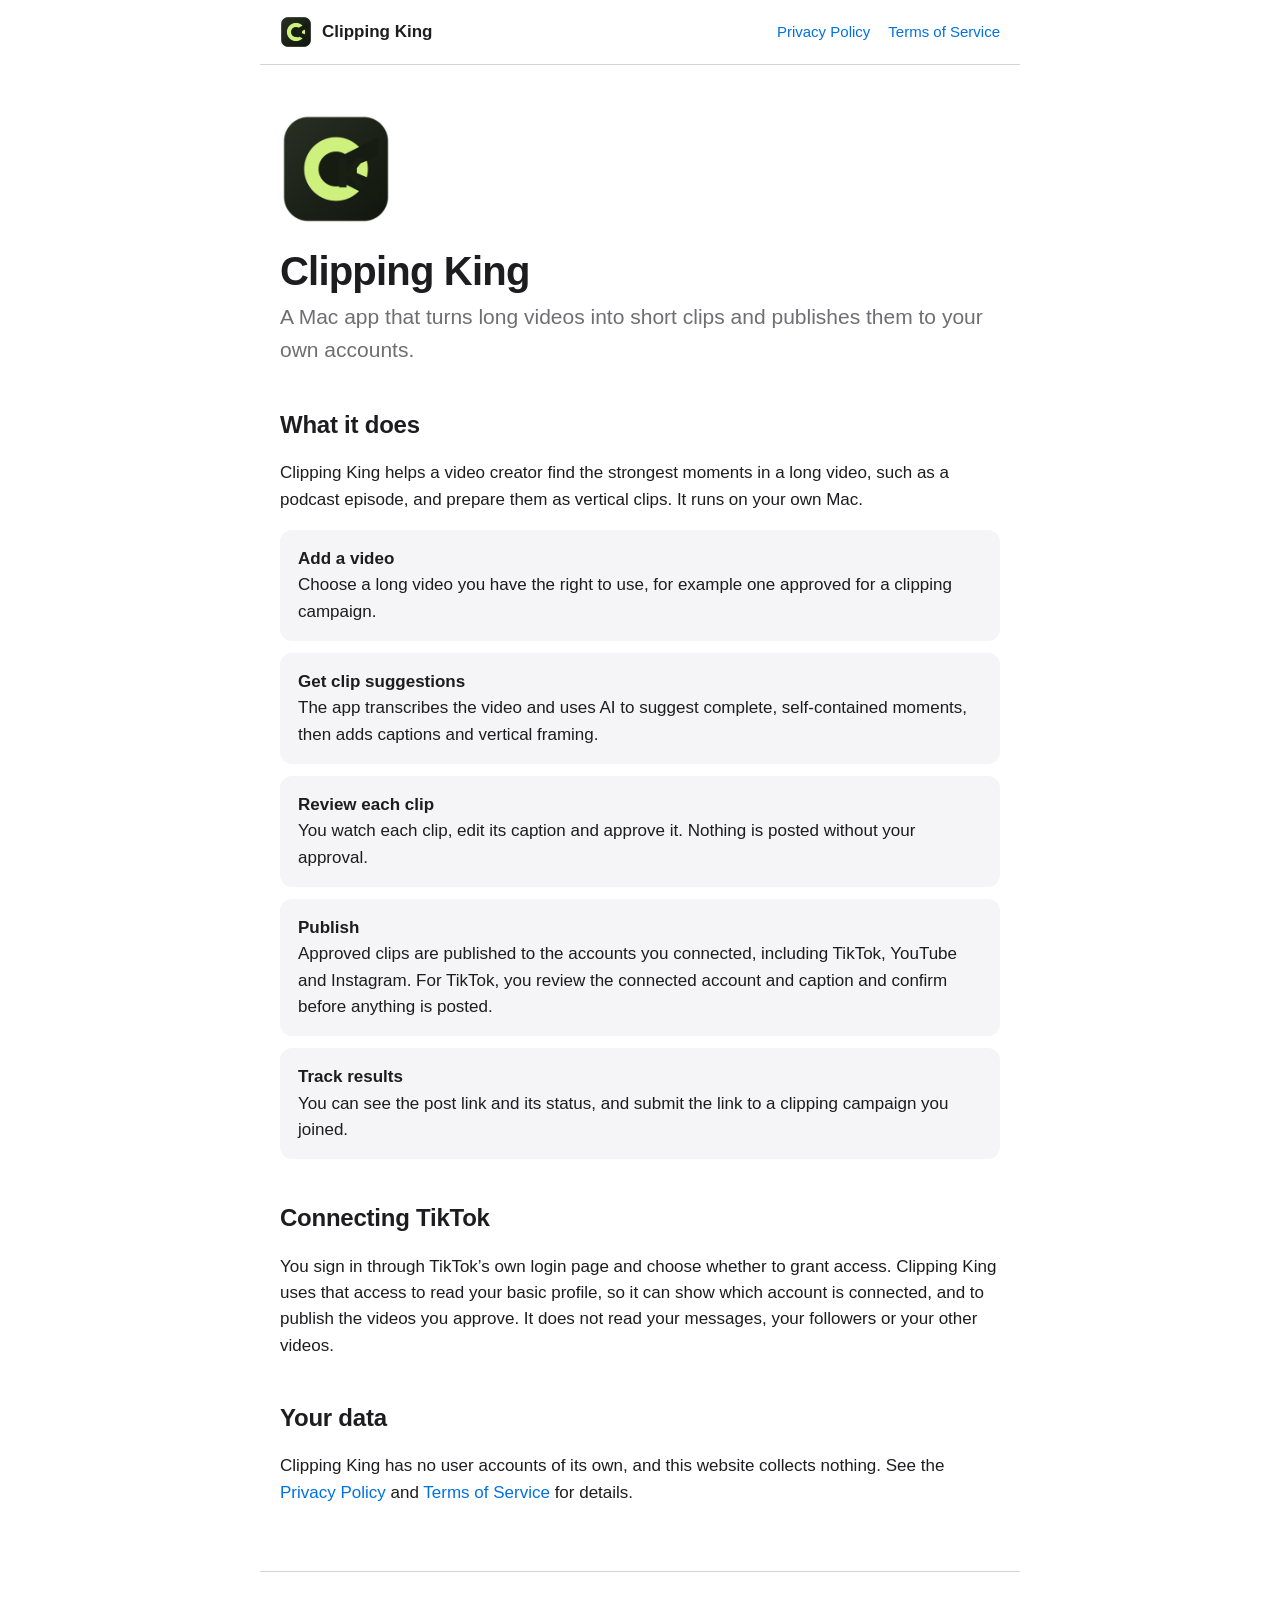
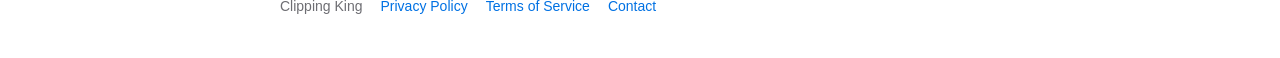
==== index.html @ 733306a0 "Add the Clipping King website Co-Authored-By: Claude Opus 5.5 <noreply@anthropic.com>" ====
<!doctype html>
<html lang="en">
<head>
<meta charset="utf-8">
<meta name="viewport" content="width=device-width, initial-scale=1">
<title>Clipping King</title>
<meta name="description" content="Clipping King is a Mac app that turns long videos into short clips and publishes them to your own social accounts after you review them.">
<link rel="icon" href="/icon.png">
<link rel="stylesheet" href="/style.css">
</head>
<body>
<header><img src="/icon.png" alt=""><a class="name" href="/">Clipping King</a><nav><a href="/privacy-policy/">Privacy Policy</a><a href="/terms-of-service/">Terms of Service</a></nav></header>
<main>
<div class="hero"><img src="/icon.png" alt="Clipping King app icon"><div><h1>Clipping King</h1><p class="lead">A Mac app that turns long videos into short clips and publishes them to your own accounts.</p></div></div>
<h2>What it does</h2>
<p>Clipping King helps a video creator find the strongest moments in a long video, such as a podcast episode, and prepare them as vertical clips. It runs on your own Mac.</p>
<ol class="steps">
<li><b>Add a video</b>Choose a long video you have the right to use, for example one approved for a clipping campaign.</li>
<li><b>Get clip suggestions</b>The app transcribes the video and uses AI to suggest complete, self-contained moments, then adds captions and vertical framing.</li>
<li><b>Review each clip</b>You watch each clip, edit its caption and approve it. Nothing is posted without your approval.</li>
<li><b>Publish</b>Approved clips are published to the accounts you connected, including TikTok, YouTube and Instagram. For TikTok, you review the connected account and caption and confirm before anything is posted.</li>
<li><b>Track results</b>You can see the post link and its status, and submit the link to a clipping campaign you joined.</li>
</ol>
<h2>Connecting TikTok</h2>
<p>You sign in through TikTok&rsquo;s own login page and choose whether to grant access. Clipping King uses that access to read your basic profile, so it can show which account is connected, and to publish the videos you approve. It does not read your messages, your followers or your other videos.</p>
<h2>Your data</h2>
<p>Clipping King has no user accounts of its own, and this website collects nothing. See the <a href="/privacy-policy/">Privacy Policy</a> and <a href="/terms-of-service/">Terms of Service</a> for details.</p>
</main>
<footer><span>Clipping King</span><a href="/privacy-policy/">Privacy Policy</a><a href="/terms-of-service/">Terms of Service</a><a href="https://github.com/clippingking/clippingking.github.io/issues">Contact</a></footer>
</body>
</html>
---- style.css ----
:root{color-scheme:light dark;--bg:#fff;--bg2:#f5f5f7;--text:#1d1d1f;--muted:#6e6e73;--line:#d2d2d7;--accent:#0071e3}
@media (prefers-color-scheme:dark){:root{--bg:#000;--bg2:#1c1c1e;--text:#f5f5f7;--muted:#a1a1a6;--line:#38383a;--accent:#2997ff}}
*{box-sizing:border-box}
body{margin:0;background:var(--bg);color:var(--text);font:17px/1.55 -apple-system,BlinkMacSystemFont,"SF Pro Text","Helvetica Neue",Arial,sans-serif}
a{color:var(--accent);text-decoration:none}a:hover{text-decoration:underline}
header,main,footer{max-width:760px;margin:0 auto;padding-inline:20px}
header{display:flex;align-items:center;gap:10px;padding-block:16px;border-bottom:1px solid var(--line);flex-wrap:wrap}
header img{width:32px;height:32px;border-radius:7px}
header .name{font-weight:600;color:var(--text)}
nav{margin-left:auto;display:flex;gap:18px;font-size:15px}
main{padding-block:48px}
.hero{display:flex;gap:24px;align-items:center;margin-bottom:40px;flex-wrap:wrap}
.hero img{width:112px;height:112px;border-radius:24px}
h1{font-size:40px;line-height:1.1;margin:0 0 8px;letter-spacing:-.02em}
.lead{font-size:21px;color:var(--muted);margin:0}
h2{font-size:24px;margin:40px 0 8px;letter-spacing:-.01em}
.steps{list-style:none;padding:0;margin:16px 0;display:grid;gap:12px}
.steps li{background:var(--bg2);border-radius:12px;padding:16px 18px}
.steps b{display:block}
.updated{color:var(--muted);font-size:15px}
footer{padding-block:24px 40px;border-top:1px solid var(--line);color:var(--muted);font-size:14px;display:flex;gap:18px;flex-wrap:wrap}
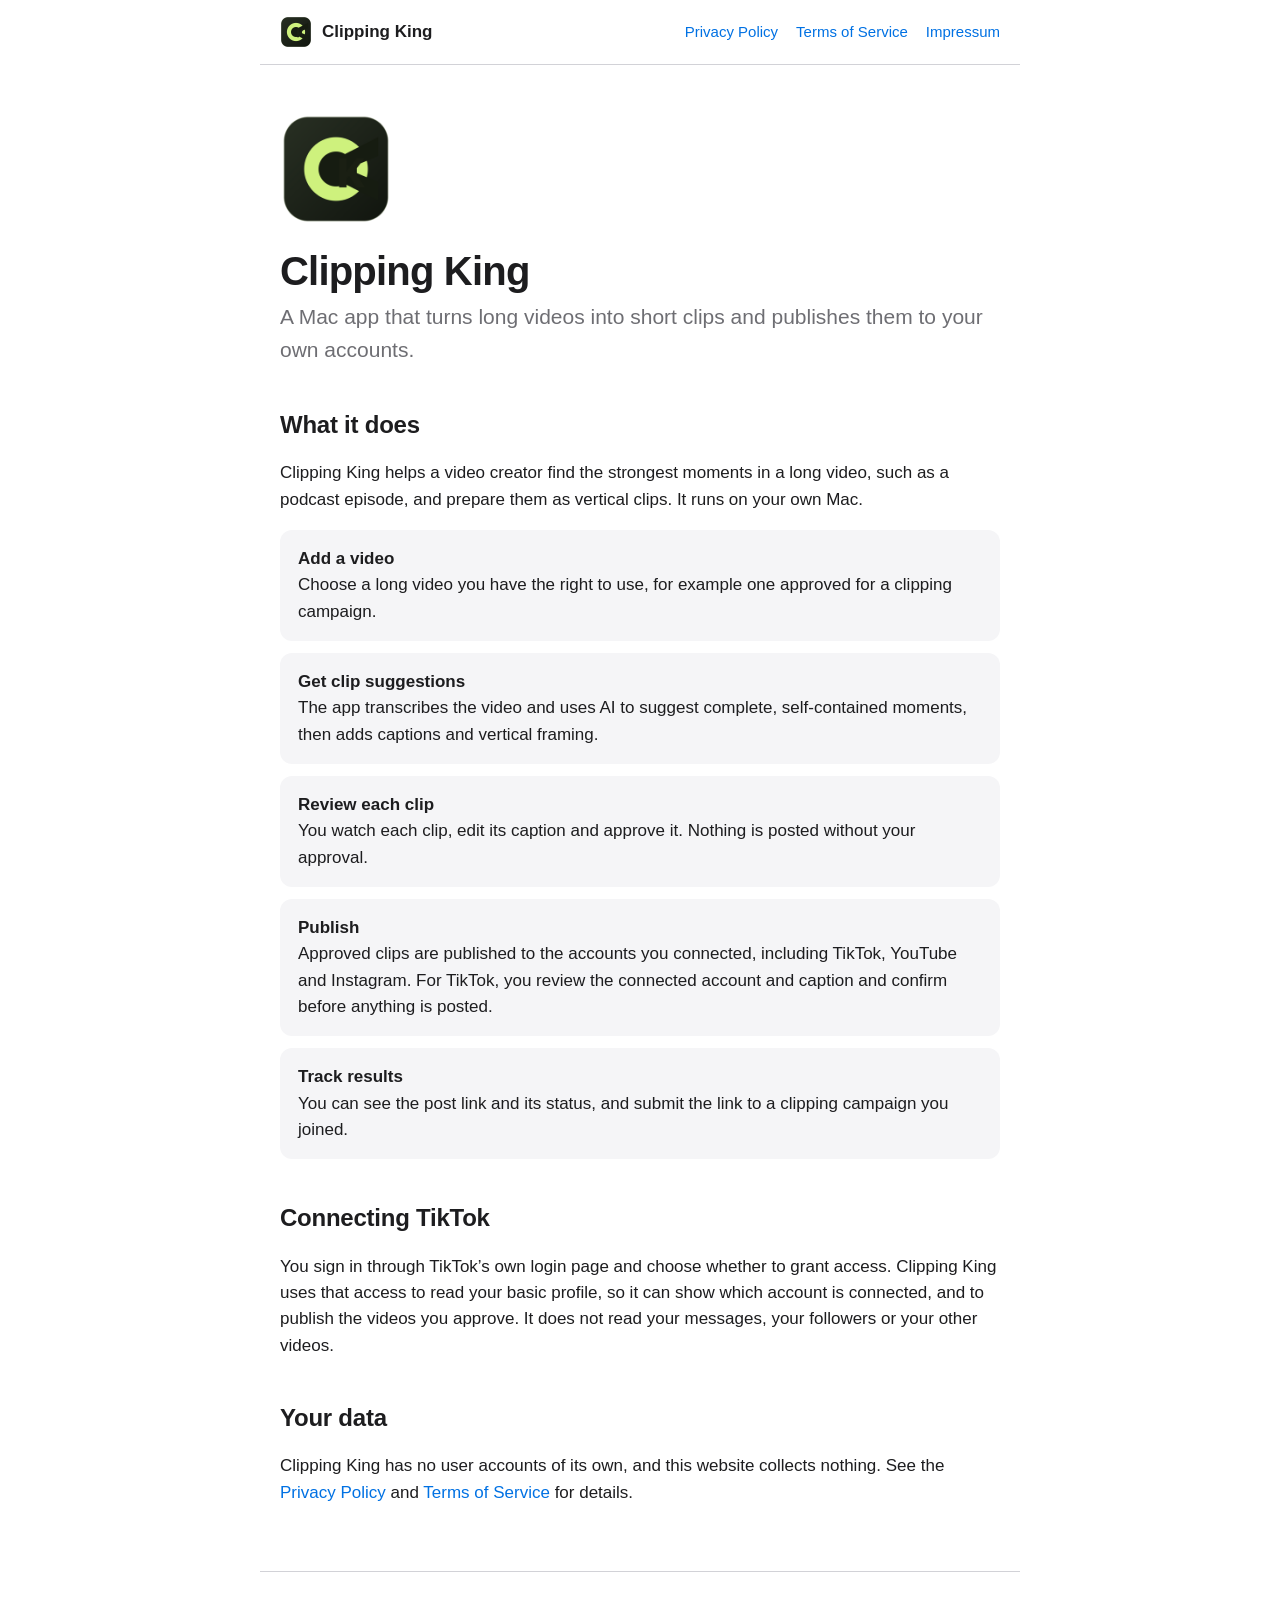
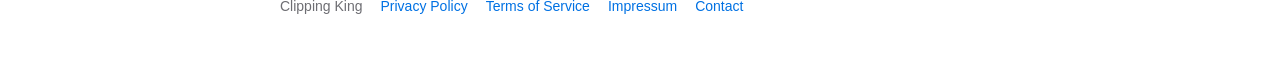
==== commit d3c40102: "Add Impressum with contact details and link it on every page Co-Authored-By: Claude Haiku 5.5 <norep" ====
--- a/index.html
+++ b/index.html
@@ -9,7 +9,7 @@
 <link rel="stylesheet" href="/style.css">
 </head>
 <body>
-<header><img src="/icon.png" alt=""><a class="name" href="/">Clipping King</a><nav><a href="/privacy-policy/">Privacy Policy</a><a href="/terms-of-service/">Terms of Service</a></nav></header>
+<header><img src="/icon.png" alt=""><a class="name" href="/">Clipping King</a><nav><a href="/privacy-policy/">Privacy Policy</a><a href="/terms-of-service/">Terms of Service</a><a href="/impressum/">Impressum</a></nav></header>
 <main>
 <div class="hero"><img src="/icon.png" alt="Clipping King app icon"><div><h1>Clipping King</h1><p class="lead">A Mac app that turns long videos into short clips and publishes them to your own accounts.</p></div></div>
 <h2>What it does</h2>
@@ -26,6 +26,6 @@
 <h2>Your data</h2>
 <p>Clipping King has no user accounts of its own, and this website collects nothing. See the <a href="/privacy-policy/">Privacy Policy</a> and <a href="/terms-of-service/">Terms of Service</a> for details.</p>
 </main>
-<footer><span>Clipping King</span><a href="/privacy-policy/">Privacy Policy</a><a href="/terms-of-service/">Terms of Service</a><a href="https://github.com/clippingking/clippingking.github.io/issues">Contact</a></footer>
+<footer><span>Clipping King</span><a href="/privacy-policy/">Privacy Policy</a><a href="/terms-of-service/">Terms of Service</a><a href="/impressum/">Impressum</a><a href="https://github.com/clippingking/clippingking.github.io/issues">Contact</a></footer>
 </body>
 </html>
